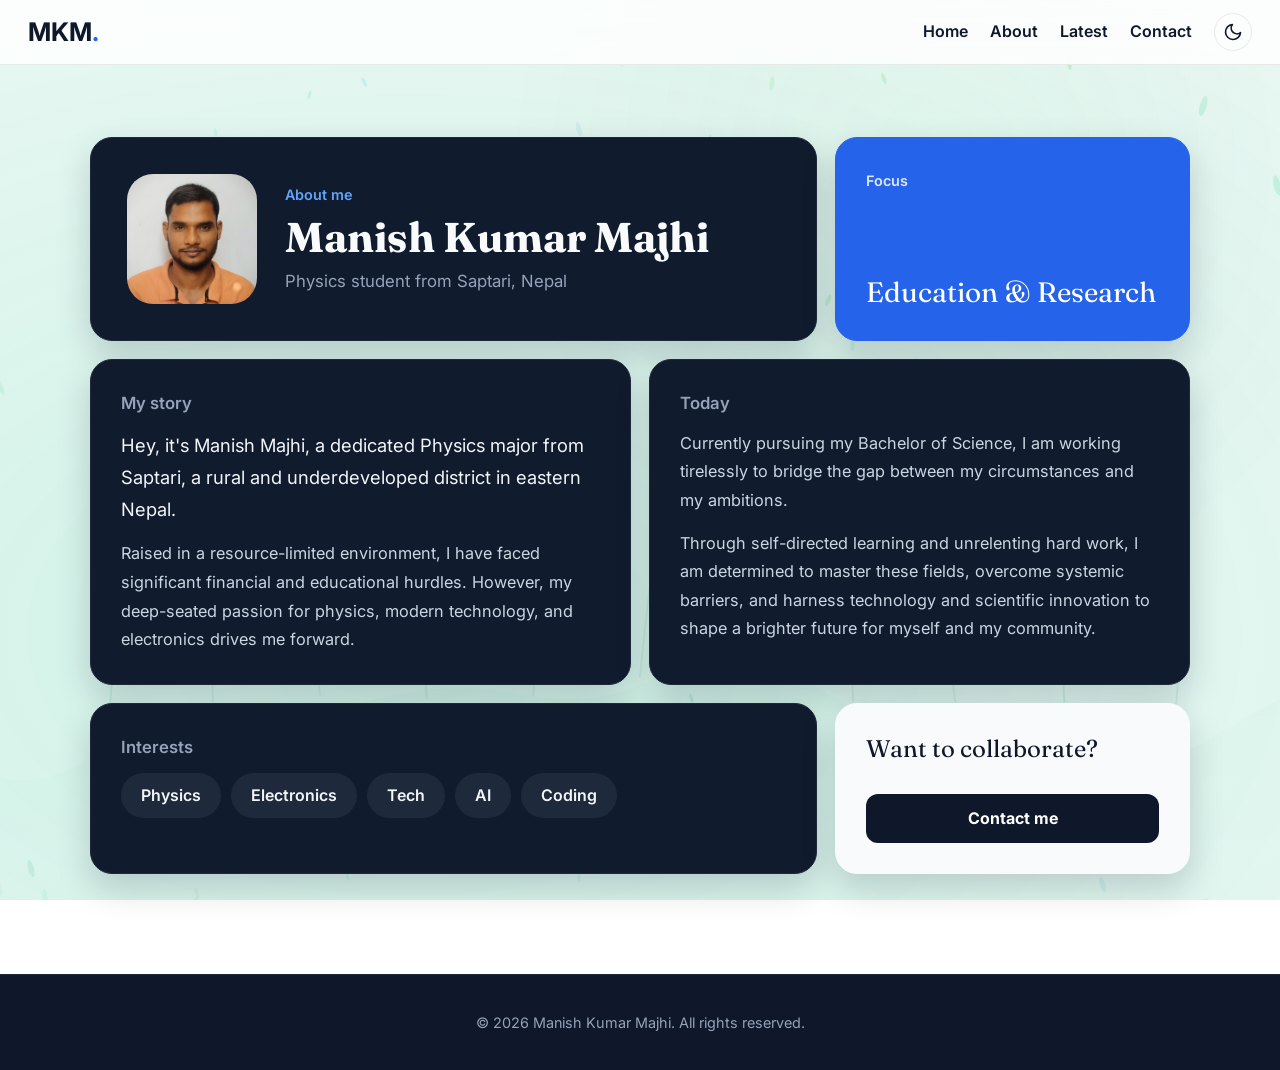
==== about.html @ 9c4bc998 "jj" ====
<!DOCTYPE html>
<html lang="en">
<head>
    <meta charset="UTF-8">
    <meta name="viewport" content="width=device-width, initial-scale=1.0">
    <title>About Manish Kumar Majhi | Physics Student, Nepal</title>
    <meta name="description" content="Manish Kumar Majhi is a physics student from Saptari, Nepal, passionate about physics, electronics, AI and technology.">
    <link rel="canonical" href="https://www.manishkumarmajhi.com.np/about.html">
    <link rel="icon" type="image/png" href="favicon.png">
    <script>(function () { var t = localStorage.getItem('theme'); if (t) document.documentElement.setAttribute('data-theme', t); })();</script>
    <link href="https://fonts.googleapis.com/css2?family=Inter:wght@300;400;600;700&display=swap" rel="stylesheet">
    <link href="https://fonts.googleapis.com/css2?family=Fraunces:wght@600&display=swap" rel="stylesheet">
    <link rel="stylesheet" href="https://cdnjs.cloudflare.com/ajax/libs/font-awesome/6.4.0/css/all.min.css">
    <link rel="stylesheet" href="style.css">
</head>
<body>
    <canvas id="bg-canvas" aria-hidden="true"></canvas>

    <header class="navbar">
        <div class="container">
            <a href="index.html" class="logo">MKM<span>.</span></a>
            <nav aria-label="Main">
                <ul class="nav-links">
                    <li><a href="index.html">Home</a></li>
                    <li><a href="about.html" aria-current="page">About</a></li>
                    <li><a href="index.html#latest">Latest</a></li>
                    <li><a href="index.html?open=contact">Contact</a></li>
                    <li>
                        <button id="theme-toggle" class="theme-btn" aria-label="Toggle theme">
                            <svg class="sun-icon" xmlns="http://www.w3.org/2000/svg" width="20" height="20" viewBox="0 0 24 24" fill="none" stroke="currentColor" stroke-width="2" stroke-linecap="round" stroke-linejoin="round"><circle cx="12" cy="12" r="5"/><line x1="12" y1="1" x2="12" y2="3"/><line x1="12" y1="21" x2="12" y2="23"/><line x1="4.22" y1="4.22" x2="5.64" y2="5.64"/><line x1="18.36" y1="18.36" x2="19.78" y2="19.78"/><line x1="1" y1="12" x2="3" y2="12"/><line x1="21" y1="12" x2="23" y2="12"/><line x1="4.22" y1="19.78" x2="5.64" y2="18.36"/><line x1="18.36" y1="5.64" x2="19.78" y2="4.22"/></svg>
                            <svg class="moon-icon" xmlns="http://www.w3.org/2000/svg" width="20" height="20" viewBox="0 0 24 24" fill="none" stroke="currentColor" stroke-width="2" stroke-linecap="round" stroke-linejoin="round"><path d="M21 12.79A9 9 0 1 1 11.21 3 7 7 0 0 0 21 12.79z"/></svg>
                        </button>
                    </li>
                </ul>
            </nav>
        </div>
    </header>

    <main class="section">
        <div class="container ab-wrap">
            <div class="ab-grid">

                <section class="ab-tile ab-intro">
                    <img class="ab-photo" src="profile.jpg" alt="Manish Kumar Majhi"
                         onerror="this.style.display='none';this.nextElementSibling.style.display='flex'">
                    <div class="ab-photo ab-initials" style="display:none">MKM</div>
                    <div>
                        <p class="ab-label">About me</p>
                        <h1>Manish Kumar Majhi</h1>
                        <p class="ab-sub">Physics student from Saptari, Nepal</p>
                    </div>
                </section>

                <section class="ab-tile ab-accent">
                    <p class="ab-label">Focus</p>
                    <p class="ab-big">Education &amp; Research</p>
                </section>

                <section class="ab-tile ab-half">
                    <h2>My story</h2>
                    <p class="ab-lead">Hey, it's Manish Majhi, a dedicated Physics major from Saptari, a rural and underdeveloped district in eastern Nepal.</p>
                    <p>Raised in a resource-limited environment, I have faced significant financial and educational hurdles. However, my deep-seated passion for physics, modern technology, and electronics drives me forward.</p>
                </section>

                <section class="ab-tile ab-half">
                    <h2>Today</h2>
                    <p>Currently pursuing my Bachelor of Science, I am working tirelessly to bridge the gap between my circumstances and my ambitions.</p>
                    <p>Through self-directed learning and unrelenting hard work, I am determined to master these fields, overcome systemic barriers, and harness technology and scientific innovation to shape a brighter future for myself and my community.</p>
                </section>

                <section class="ab-tile ab-wide">
                    <h2>Interests</h2>
                    <div class="ab-chips"><span>Physics</span><span>Electronics</span><span>Tech</span><span>AI</span><span>Coding</span></div>
                </section>

                <section class="ab-tile ab-cta">
                    <p class="ab-cta-text">Want to collaborate?</p>
                    <a class="ab-btn" href="index.html?open=contact">Contact me</a>
                </section>

            </div>
        </div>
    </main>

    <footer class="footer">
        <div class="container"><p>&copy; 2026 Manish Kumar Majhi. All rights reserved.</p></div>
    </footer>

    <script>
        document.getElementById('theme-toggle').addEventListener('click', function () {
            var root = document.documentElement;
            var next = root.getAttribute('data-theme') === 'dark' ? 'light' : 'dark';
            root.setAttribute('data-theme', next);
            localStorage.setItem('theme', next);
        });
    </script>
    <script src="background.js" defer></script>
</body>
</html>
---- style.css ----
/* ==========================================================================
   1. TOKENS & BASE
   ========================================================================== */
*, *::before, *::after { margin: 0; padding: 0; box-sizing: border-box; }

:root {
    --primary: #2563eb;
    --heading: #0f172a;
    --text: #334155;
    --muted: #64748b;
    --page-bg: #ffffff;
    --glass-bg: rgba(255, 255, 255, 0.85);
    --nav-bg: rgba(255, 255, 255, 0.82);
    --border: rgba(0, 0, 0, 0.08);
    --input-bg: #ffffff;
    --shadow: 0 15px 45px rgba(15, 23, 42, 0.08);
    --tag-bg: #dbeafe;
    --tag-text: #2563eb;
    --space-section: 72px;
    --ease: all 0.3s ease;
}

[data-theme="dark"] {
    --heading: #ffffff;
    --text: #cbd5e1;
    --muted: #94a3b8;
    --page-bg: #0f172a;
    --glass-bg: rgba(30, 41, 59, 0.88);
    --nav-bg: rgba(15, 23, 42, 0.82);
    --border: rgba(255, 255, 255, 0.1);
    --input-bg: #1e293b;
    --shadow: 0 15px 45px rgba(0, 0, 0, 0.35);
    --tag-bg: rgba(37, 99, 235, 0.25);
    --tag-text: #93c5fd;
}

html { scroll-behavior: smooth; scroll-padding-top: 80px; }

body {
    font-family: 'Inter', system-ui, sans-serif;
    color: var(--text);
    background: var(--page-bg);
    line-height: 1.6;
    overflow-x: hidden;
    transition: background-color 0.3s ease, color 0.3s ease;
}

.container { width: 90%; max-width: 1100px; margin: 0 auto; }

a:focus-visible, button:focus-visible { outline: 3px solid var(--primary); outline-offset: 3px; }

/* ==========================================================================
   2. BACKGROUND LAYERS (aurora gradient + animated canvas)
   ========================================================================== */
body::after {
    content: "";
    position: fixed;
    inset: 0;
    z-index: -3;
    pointer-events: none;
    background-image:
        radial-gradient(ellipse 80% 70% at 10% 22%, rgba(16,185,129,.20), transparent 70%),
        radial-gradient(ellipse 75% 85% at 88% 10%, rgba(37,99,235,.22), transparent 65%),
        radial-gradient(ellipse 90% 60% at 50% 85%, rgba(99,102,241,.18), transparent 65%),
        radial-gradient(ellipse 65% 70% at 82% 75%, rgba(20,184,166,.15), transparent 65%);
    background-size: 320% 320%;
    animation: auroraDrift 50s ease-in-out infinite;
}
[data-theme="dark"] body::after { filter: brightness(1.3); }

#bg-canvas {
    position: fixed;      /* was unstyled: it sat at the page bottom and added blank space */
    inset: 0;
    width: 100%;
    height: 100%;
    z-index: -2;
    pointer-events: none;
}

@keyframes auroraDrift {
    0%, 100% { background-position: 0% 0%; }
    25% { background-position: 55% 90%; }
    50% { background-position: 90% 40%; }
    75% { background-position: 35% 15%; }
}

/* ==========================================================================
   3. NAVBAR (sticky, in normal flow so it never covers the slider)
   ========================================================================== */
.navbar {
    position: sticky;
    top: 0;
    z-index: 100;
    background: var(--nav-bg);
    backdrop-filter: blur(12px);
    -webkit-backdrop-filter: blur(12px);
    border-bottom: 1px solid var(--border);
}
.navbar .container { display: flex; justify-content: space-between; align-items: center; height: 64px; width: 100%; max-width: none; padding: 0 28px; }  /* logo far left, menu far right */

.logo { font-size: 1.6rem; font-weight: 700; color: var(--heading); text-decoration: none; }
.logo span { color: var(--primary); }

.nav-links { display: flex; list-style: none; gap: 22px; align-items: center; }
.nav-links a { color: var(--heading); font-weight: 600; text-decoration: none; transition: var(--ease); }
.nav-links a:hover { color: var(--primary); }

.theme-btn {
    display: flex; align-items: center; justify-content: center;
    padding: 8px; border-radius: 50%; cursor: pointer;
    background: transparent; color: var(--heading);
    border: 1px solid var(--border); transition: var(--ease);
}
.theme-btn:hover { background: rgba(127, 127, 127, 0.15); }
.sun-icon { display: none; }
[data-theme="dark"] .sun-icon { display: block; }
[data-theme="dark"] .moon-icon { display: none; }

/* ==========================================================================
   4. IMAGE SLIDER (cross-fade, shows the full image, nothing on top of it)
   ========================================================================== */
.hero {
    position: relative;
    width: 100%;
    aspect-ratio: 2.4 / 1;
    max-height: 72vh;
    overflow: hidden;
    background: #0f172a;
}
.slide {
    position: absolute; inset: 0;
    width: 100%; height: 100%;
    object-fit: cover;
    object-position: center 30%;
    opacity: 0;
    animation: fade 36s infinite;
    animation-delay: calc(var(--i) * 6s);   /* 6 slides x 6s */
}
.slide:first-child { opacity: 1; object-fit: contain; }  /* banner image: show whole, no cropping */
@keyframes fade {
    0%      { opacity: 0; }
    3%      { opacity: 1; }
    16.67%  { opacity: 1; }
    20%     { opacity: 0; }
    100%    { opacity: 0; }
}

/* ==========================================================================
   5. SECTIONS & GLASS CARDS
   ========================================================================== */
.section { padding: var(--space-section) 0 0; }
.section.intro { padding-top: 36px; }
.section:last-of-type { padding-bottom: 20px; }

.section-title { font-size: 2.1rem; color: var(--heading); text-align: center; margin-bottom: 12px; }
.section-sub { text-align: center; color: var(--muted); max-width: 560px; margin: 0 auto 32px; }
.section-title + .card-grid { margin-top: 32px; }

.glass {
    background: var(--glass-bg);
    backdrop-filter: blur(16px);
    -webkit-backdrop-filter: blur(16px);
    border: 1.5px solid var(--border);
    box-shadow: var(--shadow);
    border-radius: 16px;
}

/* Greeting / about card */
.intro-card { padding: 0; }  /* plain text on the page background, no box */
.intro-card h1 { font-size: 2.8rem; line-height: 1.2; color: var(--heading); margin-bottom: 16px; }
.highlight { color: var(--primary); }
.intro-card p { font-size: 1.15rem; margin-bottom: 6px; }
.facts { display: grid; grid-template-columns: repeat(auto-fit, minmax(220px, 1fr)); gap: 16px 28px; margin-top: 18px; }
.facts dt { color: var(--primary); font-weight: 700; font-size: 1.15rem; }
.facts dd { margin: 0; }
.hero-buttons { display: flex; flex-wrap: wrap; gap: 14px; margin-top: 28px; }

/* Blog cards */
.card-grid { display: grid; grid-template-columns: repeat(auto-fit, minmax(280px, 1fr)); gap: 28px; }
.card { padding: 30px; transition: var(--ease); }
.card:hover { transform: translateY(-6px); box-shadow: 0 20px 60px rgba(37, 99, 235, 0.18); }
.card h3 { font-size: 1.3rem; color: var(--heading); margin-bottom: 10px; }
.card p { color: var(--muted); margin-bottom: 18px; }

.tag {
    display: inline-block; margin-bottom: 14px; padding: 4px 12px;
    border-radius: 50px; font-size: 0.75rem; font-weight: 700;
    text-transform: uppercase; background: var(--tag-bg); color: var(--tag-text);
}
.read-more { color: var(--primary); font-weight: 600; text-decoration: none; }
.read-more:hover { text-decoration: underline; }

/* About full-page view (shares its background and cards with the Latest page) */
.about-hero { text-align: center; margin-bottom: 28px; }
.about-photo {
    display: block; width: 220px; height: 220px; margin: 0 auto 18px;
    border-radius: 50%; object-fit: cover; object-position: center top;
    border: 4px solid #60a5fa; box-shadow: 0 10px 40px rgba(37, 99, 235, 0.45);
}
.about-initials { align-items: center; justify-content: center; font-size: 3.2rem; font-weight: 700; color: #fff; background: linear-gradient(135deg, var(--primary), #6366f1); }
.about-hero h2 { color: #fff; font-size: 2.4rem; line-height: 1.2; margin: 14px 0 6px; }
.about-role { color: #cbd5e1; font-size: 1.05rem; }
.about-story { margin-bottom: 28px; padding: 28px 30px; }
.about-story p { font-size: 1.05rem; line-height: 1.8; margin-bottom: 14px; }
.about-story p:last-child { margin-bottom: 0; }
.about-story .about-lead { font-size: 1.25rem; font-weight: 600; color: #fff; }
.chips { display: flex; flex-wrap: wrap; gap: 8px; }
.chips span { padding: 5px 14px; border-radius: 50px; font-size: .9rem; font-weight: 600; background: rgba(96,165,250,.2); color: #bfdbfe; border: 1px solid rgba(147,197,253,.3); }

/* Contact full-page view */
.contact-page {
    width: 100vw; height: 100vh; height: 100dvh; max-width: none; max-height: none;
    margin: 0; padding: 0; border: 0; overflow-y: auto;
    background: var(--page-bg); color: var(--text);
}
.contact-page[open] { display: block; animation: popIn 0.25s ease; }
.contact-map { display: block; width: 100%; height: 55vh; min-height: 300px; border: 0; background: #e2e8f0; }
.contact-close {
    position: fixed; top: 16px; right: 20px; z-index: 5; width: 44px; height: 44px; border-radius: 50%;
    border: 1px solid var(--border); background: var(--page-bg); color: var(--heading);
    font-size: 1.7rem; line-height: 1; cursor: pointer; box-shadow: var(--shadow); transition: var(--ease);
}
.contact-close:hover { background: var(--primary); color: #fff; }
.contact-details { width: 90%; max-width: 700px; margin: 0 auto; padding: 36px 0 48px; }
.contact-details h2 { font-size: 2rem; color: var(--heading); margin-bottom: 20px; }
.contact-list { list-style: none; display: grid; gap: 18px; margin-bottom: 28px; }
.contact-list li { display: flex; align-items: center; gap: 16px; }
.contact-list .ci {
    flex: none; display: flex; align-items: center; justify-content: center; width: 48px; height: 48px;
    border-radius: 50%; background: var(--tag-bg); color: var(--tag-text); font-size: 1.15rem;
}
.contact-list strong { display: block; color: var(--heading); }
.contact-list a { color: var(--primary); text-decoration: none; font-weight: 600; word-break: break-all; }
.contact-list a:hover { text-decoration: underline; }

/* Latest full-page view */
.latest-page, .about-page {
    width: 100vw; height: 100vh; height: 100dvh; max-width: none; max-height: none;
    margin: 0; padding: 0; border: 0; overflow-y: auto; color: #e2e8f0;
    background:
        radial-gradient(ellipse 60% 50% at 15% 10%, rgba(37,99,235,.55), transparent 70%),
        radial-gradient(ellipse 55% 60% at 90% 20%, rgba(20,184,166,.40), transparent 70%),
        radial-gradient(ellipse 70% 60% at 60% 95%, rgba(99,102,241,.45), transparent 70%),
        linear-gradient(135deg, #070b17, #0c1a33 55%, #0a2236);
    background-size: 180% 180%, 180% 180%, 180% 180%, 100% 100%;
    animation: auroraDrift 40s ease-in-out infinite;
}
.latest-page[open], .about-page[open] { display: block; }
.latest-close, .about-close {
    position: fixed; top: 16px; right: 20px; z-index: 5; width: 44px; height: 44px; border-radius: 50%;
    border: 1px solid rgba(255,255,255,.25); background: rgba(15,23,42,.6); color: #fff;
    font-size: 1.7rem; line-height: 1; cursor: pointer; backdrop-filter: blur(8px); transition: var(--ease);
}
.latest-close:hover, .about-close:hover { background: var(--primary); }
.latest-wrap { width: 90%; max-width: 960px; margin: 0 auto; padding: 56px 0 64px; }
.latest-head { text-align: center; margin-bottom: 32px; }
.latest-pill { display: inline-block; padding: 4px 14px; border-radius: 50px; font-size: .8rem; font-weight: 700; letter-spacing: .08em; text-transform: uppercase; background: rgba(96,165,250,.2); color: #93c5fd; border: 1px solid rgba(147,197,253,.35); }
.latest-head h2 { color: #fff; font-size: 2.6rem; line-height: 1.2; margin: 14px 0 8px; }
.latest-head p { color: #cbd5e1; font-size: 1.1rem; }
.latest-head small { display: block; margin-top: 10px; color: #94a3b8; }
.latest-wrap h3 { color: #fff; font-size: 1.25rem; margin: 0 0 14px; }
.latest-wrap section { margin-bottom: 36px; }
.latest-cols { display: grid; grid-template-columns: 1fr 1fr; gap: 28px; }
.l-card, .l-announce {
    background: rgba(255,255,255,.07); border: 1px solid rgba(255,255,255,.14); border-radius: 16px;
    backdrop-filter: blur(14px); -webkit-backdrop-filter: blur(14px); padding: 20px;
}
.l-announce { display: flex; flex-wrap: wrap; align-items: center; justify-content: space-between; gap: 14px; margin-bottom: 32px; border-color: rgba(96,165,250,.5); background: rgba(37,99,235,.2); font-weight: 600; }
.l-stack { display: grid; gap: 16px; }
.l-card h4 { color: #fff; font-size: 1.1rem; margin-bottom: 6px; }
.l-card p { color: #cbd5e1; white-space: pre-line; }
.l-date { display: block; font-size: .8rem; font-weight: 700; letter-spacing: .05em; text-transform: uppercase; color: #93c5fd; margin-bottom: 6px; }
.l-bar { height: 8px; margin-top: 14px; border-radius: 8px; background: rgba(255,255,255,.15); overflow: hidden; }
.l-bar span { display: block; height: 100%; border-radius: 8px; background: linear-gradient(90deg, #3b82f6, #14b8a6); }
.l-timeline { list-style: none; display: grid; gap: 16px; border-left: 2px solid rgba(147,197,253,.4); padding-left: 18px; }
.l-timeline li { position: relative; }
.l-timeline li::before { content: ""; position: absolute; left: -25px; top: 22px; width: 12px; height: 12px; border-radius: 50%; background: #3b82f6; box-shadow: 0 0 0 4px rgba(59,130,246,.3); }
.l-img { display: block; width: 100%; max-height: 420px; object-fit: cover; border-radius: 12px; margin-top: 14px; }
.l-video { position: relative; aspect-ratio: 16 / 9; margin-top: 14px; border-radius: 12px; overflow: hidden; background: #000; }
.l-video iframe { position: absolute; inset: 0; width: 100%; height: 100%; border: 0; }
.l-link { display: inline-block; margin-top: 14px; padding: 8px 18px; border-radius: 8px; background: var(--primary); color: #fff; font-weight: 600; text-decoration: none; }
.l-link:hover { background: #1d4ed8; }
.l-announce .l-link { margin-top: 0; }

/* YouTube videos (medium card above Let's Connect) */
#videos { padding-top: 48px; }
.video-card { max-width: 820px; margin: 0 auto; padding: 16px; }
.video-frame { aspect-ratio: 16 / 9; border-radius: 12px; overflow: hidden; background: #000; }
.video-frame iframe { width: 100%; height: 100%; border: 0; display: block; }
.video-meta { display: flex; align-items: center; justify-content: space-between; gap: 16px; margin: 14px 4px 0; }
.video-meta h3 { font-size: 1.1rem; color: var(--heading); }
.video-meta h3:empty { display: none; }
.video-meta a { margin-left: auto; flex: none; color: var(--primary); font-weight: 600; font-size: .95rem; text-decoration: none; }
.video-meta a:hover { text-decoration: underline; }
.video-list { display: flex; gap: 10px; margin-top: 14px; padding-bottom: 4px; overflow-x: auto; }
.video-list:empty { display: none; }
.video-thumb { flex: none; width: 140px; padding: 0; border: 2px solid transparent; border-radius: 8px; overflow: hidden; background: #000; cursor: pointer; opacity: .7; transition: var(--ease); }
.video-thumb img { display: block; width: 100%; aspect-ratio: 16 / 9; object-fit: cover; }
.video-thumb:hover, .video-thumb.active { opacity: 1; border-color: var(--primary); }

/* Article pages */
.article-page { padding-top: 40px; padding-bottom: 20px; }
.article-page .container { max-width: 820px; }
.article { padding: 40px; }
.article-title { font-size: 2.3rem; line-height: 1.25; color: var(--heading); margin-bottom: 8px; }
.article-date { color: var(--muted); font-size: .95rem; margin-bottom: 24px; }
.article-body > * { margin-bottom: 22px; }
.article-body > *:last-child { margin-bottom: 0; }
.article-body h2 { font-size: 1.5rem; color: var(--heading); margin-top: 12px; }
.article-body p { font-size: 1.08rem; line-height: 1.8; margin-bottom: 14px; }
.article-body p:last-child { margin-bottom: 0; }
.article-body ul { padding-left: 22px; font-size: 1.05rem; line-height: 1.8; }
.article-body figure img { display: block; width: 100%; border-radius: 12px; box-shadow: var(--shadow); }
.article-body figcaption { text-align: center; color: var(--muted); font-size: .9rem; margin-top: 8px; }
.article-body .video-frame, .drive-embed { aspect-ratio: 16 / 9; border-radius: 12px; overflow: hidden; background: #000; box-shadow: var(--shadow); }
.drive-embed { margin-bottom: 12px; }
.drive-embed iframe { width: 100%; height: 100%; border: 0; display: block; }
.a-link { display: flex; flex-wrap: wrap; align-items: center; gap: 12px; }
.a-link span { color: var(--muted); }
.drive-card { display: flex; align-items: center; gap: 14px; padding: 14px 18px; border-radius: 12px; border: 1.5px solid var(--border); background: var(--input-bg); color: var(--heading); font-weight: 600; text-decoration: none; transition: var(--ease); }
.drive-card:hover { border-color: var(--primary); transform: translateY(-2px); }
.drive-card i { font-size: 1.6rem; color: #1fa463; }
.drive-card span { flex: 1; }
.drive-card em { font-style: normal; color: var(--primary); font-size: .9rem; }
.article-back { text-align: center; margin-top: 24px; }
.article-back a { color: var(--primary); font-weight: 600; text-decoration: none; }
.article-back a:hover { text-decoration: underline; }
@media (max-width: 800px) { .article { padding: 24px; } .article-title { font-size: 1.7rem; } }

/* ==========================================================================
   6. BUTTONS
   ========================================================================== */
.btn {
    display: inline-block; padding: 12px 28px; border: none; border-radius: 8px;
    font: 600 1rem 'Inter', sans-serif; text-decoration: none; cursor: pointer; transition: var(--ease);
}
.btn-primary { background: var(--primary); color: #fff; box-shadow: 0 4px 15px rgba(37, 99, 235, 0.3); }
.btn-primary:hover { background: #1d4ed8; transform: translateY(-2px); }
.btn-secondary { background: rgba(127, 127, 127, 0.12); color: var(--heading); border: 1.5px solid var(--border); }
.btn-secondary:hover { background: rgba(127, 127, 127, 0.22); transform: translateY(-2px); }

/* ==========================================================================
   7. CONTACT FORM
   ========================================================================== */
.form-container { max-width: 650px; }
.modern-form { padding: 0; }  /* plain fields on the page background, no box */
.form-group { display: flex; flex-direction: column; margin-bottom: 20px; }
.form-group label { font-weight: 600; font-size: 0.95rem; color: var(--heading); margin-bottom: 8px; }
.form-group input, .form-group textarea {
    padding: 12px 16px; border-radius: 8px; border: 1.5px solid var(--border);
    background: var(--input-bg); color: var(--text); font: inherit; transition: var(--ease);
}
.form-group input:focus, .form-group textarea:focus {
    outline: none; border-color: var(--primary); box-shadow: 0 0 0 3px rgba(37, 99, 235, 0.2);
}
.form-btn { width: 100%; margin-top: 6px; }
.form-status { margin-top: 14px; text-align: center; font-weight: 500; }
.form-status.success { color: #10b981; }
.form-status.error { color: #ef4444; }

/* ==========================================================================
   8. FOOTER
   ========================================================================== */
.footer { margin-top: 24px; background: #0f172a; color: #94a3b8; text-align: center; padding: 36px 0; font-size: 0.9rem; border-top: 1px solid #1e293b; }
.footer .container { display: flex; flex-direction: column; align-items: center; gap: 18px; }
.footer-socials { display: flex; gap: 18px; }
.social-icon {
    display: flex; align-items: center; justify-content: center; width: 42px; height: 42px;
    border-radius: 50%; color: #cbd5e1; font-size: 1.2rem; text-decoration: none;
    background: rgba(255, 255, 255, 0.08); border: 1px solid rgba(255, 255, 255, 0.1); transition: var(--ease);
}
.social-icon:hover { color: #fff; transform: translateY(-4px); }
.social-icon[href*="youtube"]:hover  { background: #ff0000; border-color: #ff0000; }
.social-icon[href*="github"]:hover   { background: #ffffff; border-color: #ffffff; color: #181717; }
.social-icon[href*="facebook"]:hover { background: #1877f2; border-color: #1877f2; }
.social-icon[href*="linkedin"]:hover { background: #0a66c2; border-color: #0a66c2; }

/* ==========================================================================
   9. RESPONSIVE & MOTION
   ========================================================================== */
@media (max-width: 800px) {
    :root { --space-section: 48px; }
    .intro-card { padding: 28px; }
    .intro-card h1 { font-size: 2rem; }
    .hero { aspect-ratio: 16 / 9; }
    .section-title { font-size: 1.7rem; }
    .latest-cols { grid-template-columns: 1fr; }
    .latest-head h2, .about-hero h2 { font-size: 2rem; }
}
@media (max-width: 480px) {
    .navbar .container { padding: 0 16px; }
    .nav-links { gap: 14px; }
    .modern-form { padding: 24px; }
}
@media (prefers-reduced-motion: reduce) {
    body::after, .slide, .latest-page, .about-page { animation: none; }
    html { scroll-behavior: auto; }
}
/* Keep footer pinned to the bottom on short pages */
html {
    height: 100%;
}

body {
    min-height: 100vh;
    min-height: 100dvh;   /* better on mobile browsers */
    display: flex;
    flex-direction: column;
}

main {
    flex: 1 0 auto;       /* main grows to fill the empty space */
}

.footer {
    flex-shrink: 0;
}
/* ===== List of articles inside one page ===== */
.part-list {
    display: flex;
    flex-direction: column;
    gap: 0.6rem;
    margin: 1.5rem 0;
}

.part-btn {
    display: flex;
    flex-direction: column;
    gap: 0.2rem;
    width: 100%;
    text-align: left;
    padding: 0.9rem 1.1rem;
    font: inherit;
    color: inherit;
    background: rgba(128, 128, 128, 0.08);
    border: 1px solid rgba(128, 128, 128, 0.3);
    border-radius: 12px;
    cursor: pointer;
    transition: border-color 0.2s, background 0.2s;
}

.part-btn:hover {
    border-color: #2563eb;
}

.part-btn.active {
    border-color: #2563eb;
    background: rgba(37, 99, 235, 0.12);
}

.part-btn-title {
    font-weight: 600;
}

.part-btn small {
    opacity: 0.65;
}

.part-content {
    margin-top: 1.5rem;
    padding-top: 1.5rem;
    border-top: 1px solid rgba(128, 128, 128, 0.3);
    scroll-margin-top: 90px;   /* keeps the title below the fixed navbar */
}

.part-title {
    margin: 0 0 0.4rem;
    font-size: 1.8rem;
}
/* ===== Hero slider controls + left-side caption ===== */
.hero-wrap { position: relative; }

/* stack all slides in the same spot; only the .active one is visible */
.hero { display: grid !important; }
.hero .slide {
    grid-area: 1 / 1;
    width: 100%;
    height: 100%;
    object-fit: cover;
    opacity: 0;
    animation: none !important;
    transform: none !important;
    transition: opacity 0.7s ease;
}
.hero .slide.active { opacity: 1; }

/* caption on the far left */
.hero-caption {
    position: absolute;
    left: 1.5rem;              /* change to 0 to touch the very edge */
    bottom: 4%;
    z-index: 5;
    max-width: min(80%, 520px);
    padding: 1rem 1.6rem;
    text-align: left;
    color: #fff;
        background: transparent;
    -webkit-backdrop-filter: none;
    backdrop-filter: none;
    border: none;
    padding: 0.5rem 0;
    text-shadow: 0 2px 6px rgba(0, 0, 0, 0.85), 0 0 18px rgba(0, 0, 0, 0.6);
    border-radius: 14px;
    pointer-events: none;
}
.hero-caption[hidden] { display: none; }
.hero-caption h2 { margin: 0; font-size: clamp(1.2rem, 3vw, 2rem); }
.hero-caption p  { margin: 0.35rem 0 0; font-size: clamp(0.9rem, 1.8vw, 1.15rem); opacity: 0.9; }
.hero-caption h2[hidden], .hero-caption p[hidden] { display: none; }

.hero-caption.pop { animation: captionPop 0.6s ease both; }
@keyframes captionPop {
    from { opacity: 0; transform: translateX(-40px); }
    to   { opacity: 1; transform: translateX(0); }
}

/* previous / next buttons */
.hero-nav {
    position: absolute;
    top: 50%;
    transform: translateY(-50%);
    z-index: 6;
    width: 46px;
    height: 46px;
    border: 1px solid rgba(255, 255, 255, 0.35);
    border-radius: 50%;
    background: rgba(10, 20, 40, 0.55);
    color: #fff;
    font-size: 1.1rem;
    cursor: pointer;
    -webkit-backdrop-filter: blur(6px);
    backdrop-filter: blur(6px);
    transition: background 0.2s;
}
.hero-nav:hover { background: rgba(37, 99, 235, 0.85); }
.hero-nav.prev { left: 0.8rem; }
.hero-nav.next { right: 0.8rem; }

@media (prefers-reduced-motion: reduce) {
    .hero .slide { transition: none; }
    .hero-caption.pop { animation: none; }
}
/* Fixed "Activities" label, always at the far right of the slider */
.hero-label {
    position: absolute;
    bottom: 1rem;
    right: 0;
    z-index: 5;
    padding: 0.5rem 1.8rem 0.6rem 2rem;
    color: #fff;
    font-family: 'Playfair Display', Georgia, 'Times New Roman', serif;
    font-style: italic;
    font-weight: 700;
    font-size: clamp(1.6rem, 4vw, 3rem);   /* bigger: raise these numbers for larger text */
    letter-spacing: 0.02em;
    line-height: 1.1;
    background: transparent;
    border-radius: 999px 0 0 999px;
    text-shadow: 0 2px 8px rgba(0, 0, 0, 0.5);
    pointer-events: none;
}
/* PDF shown inside an article */
.pdf-embed {
    width: 100%;
    height: 650px;
    margin: 1rem 0;
    border: 1px solid rgba(128, 128, 128, 0.3);
    border-radius: 12px;
    overflow: hidden;
}
.pdf-embed iframe { width: 100%; height: 100%; border: 0; }
@media (max-width: 700px) { .pdf-embed { height: 70vh; } }
/* ===== Captions: italic and stylish, with a line below matching the text length ===== */
.article-body figcaption,
.pdf-caption {
    display: table;                 /* shrinks the box to the width of the text */
    margin: 0.6rem auto 1.2rem;     /* auto left/right keeps it centered */
    padding: 0 0.2rem 0.45rem;
    max-width: 100%;
    text-align: center;
    font-family: 'Playfair Display', Georgia, 'Times New Roman', serif;
    font-style: italic;
    font-weight: 400;
    font-size: 1.05rem;
    letter-spacing: 0.02em;
    line-height: 1.5;
    opacity: 0.85;
    border-bottom: 2px solid #2563eb;   /* the line, as long as the caption */
}
@media (max-width: 700px) {
    .hero-label { top: 0.5rem; font-size: 1.2rem; padding: 0.3rem 1rem 0.4rem 1.2rem; }
    .hero-caption { right: 0.6rem; left: auto; bottom: 6%; max-width: 70%; }
    .hero-caption h2 { font-size: 1.05rem; }
    .hero-caption p  { font-size: 0.8rem; }
    .hero-nav { width: 36px; height: 36px; font-size: 0.9rem; }
    .hero-nav.prev { left: 0.4rem; }
    .hero-nav.next { right: 0.4rem; }
}
/* ===== About page: dark bento grid ===== */
.ab-wrap { max-width: 1100px; padding-bottom: 56px; }
.ab-grid {
    display: grid;
    grid-template-columns: repeat(6, 1fr);
    gap: 18px;
}
.ab-tile {
    background: #111b2e;
    border: 1px solid #1e293b;
    border-radius: 22px;
    padding: 30px;
    color: #cbd5e1;
    box-shadow: 0 14px 34px rgba(15, 23, 42, 0.18);
}
.ab-tile h2 { margin: 0 0 12px; font-size: 1.05rem; color: #94a3b8; font-weight: 600; }
.ab-tile p { margin: 0 0 14px; font-size: 1.02rem; line-height: 1.75; }
.ab-tile p:last-child { margin-bottom: 0; }
.ab-lead { font-size: 1.15rem !important; color: #f1f5f9; }

.ab-intro { grid-column: span 4; display: flex; gap: 28px; align-items: center; padding: 36px; }
.ab-photo { flex: none; width: 130px; height: 130px; border-radius: 26px; object-fit: cover; }
.ab-initials { align-items: center; justify-content: center; background: #2563eb; color: #fff; font-family: 'Fraunces', Georgia, serif; font-size: 2.4rem; font-weight: 600; }
.ab-intro h1 { margin: 0 0 6px; font-family: 'Fraunces', Georgia, serif; font-size: clamp(1.9rem, 4vw, 2.6rem); line-height: 1.1; color: #f8fafc; }
.ab-label { margin: 0 0 8px !important; font-size: 0.9rem !important; font-weight: 600; color: #60a5fa; }
.ab-sub { color: #94a3b8; font-size: 1.05rem !important; }

.ab-accent { grid-column: span 2; background: #2563eb; border-color: #2563eb; color: #fff; display: flex; flex-direction: column; justify-content: space-between; min-height: 170px; }
.ab-accent .ab-label { color: rgba(255, 255, 255, 0.85); }
.ab-big { font-family: 'Fraunces', Georgia, serif; font-size: 1.75rem !important; line-height: 1.2 !important; }

.ab-half { grid-column: span 3; }
.ab-wide { grid-column: span 4; }
.ab-chips { display: flex; flex-wrap: wrap; gap: 10px; }
.ab-chips span { padding: 10px 20px; border-radius: 999px; background: #1e293b; color: #f1f5f9; font-weight: 600; }

.ab-cta { grid-column: span 2; background: #f8fafc; border-color: #f8fafc; display: flex; flex-direction: column; justify-content: space-between; gap: 16px; }
.ab-cta-text { font-family: 'Fraunces', Georgia, serif; font-size: 1.5rem !important; line-height: 1.25 !important; color: #0f172a; }
.ab-btn { display: block; text-align: center; padding: 12px; border-radius: 12px; background: #0f172a; color: #fff; font-weight: 700; text-decoration: none; }
.ab-btn:hover { background: #2563eb; color: #fff; }
.ab-btn:focus-visible { outline: 3px solid #60a5fa; outline-offset: 2px; }

@media (max-width: 800px) {
    .ab-grid { grid-template-columns: 1fr; }
    .ab-intro, .ab-accent, .ab-half, .ab-wide, .ab-cta { grid-column: auto; }
    .ab-intro { flex-direction: column; text-align: center; padding: 28px; }
    .ab-accent { min-height: 0; gap: 10px; }
}
/* ===== Latest section on the home page ===== */
.latest-home .latest-updated { display: block; text-align: center; color: var(--muted); margin: -18px 0 28px; }
.latest-home h3 { color: var(--heading); font-size: 1.25rem; margin: 0 0 14px; }
.latest-home section { margin-bottom: 36px; }

.latest-home .l-card,
.latest-home .l-announce {
    background: var(--glass-bg);
    border: 1.5px solid var(--border);
    box-shadow: var(--shadow);
}
.latest-home .l-announce {
    background: rgba(37, 99, 235, 0.12);
    border-color: rgba(37, 99, 235, 0.4);
    color: var(--heading);
}
.latest-home .l-card h4 { color: var(--heading); }
.latest-home .l-card p { color: var(--text); }
.latest-home .l-date { color: var(--primary); }
.latest-home .l-bar { background: rgba(127, 127, 127, 0.25); }
.latest-home .l-timeline { border-left-color: rgba(37, 99, 235, 0.4); }
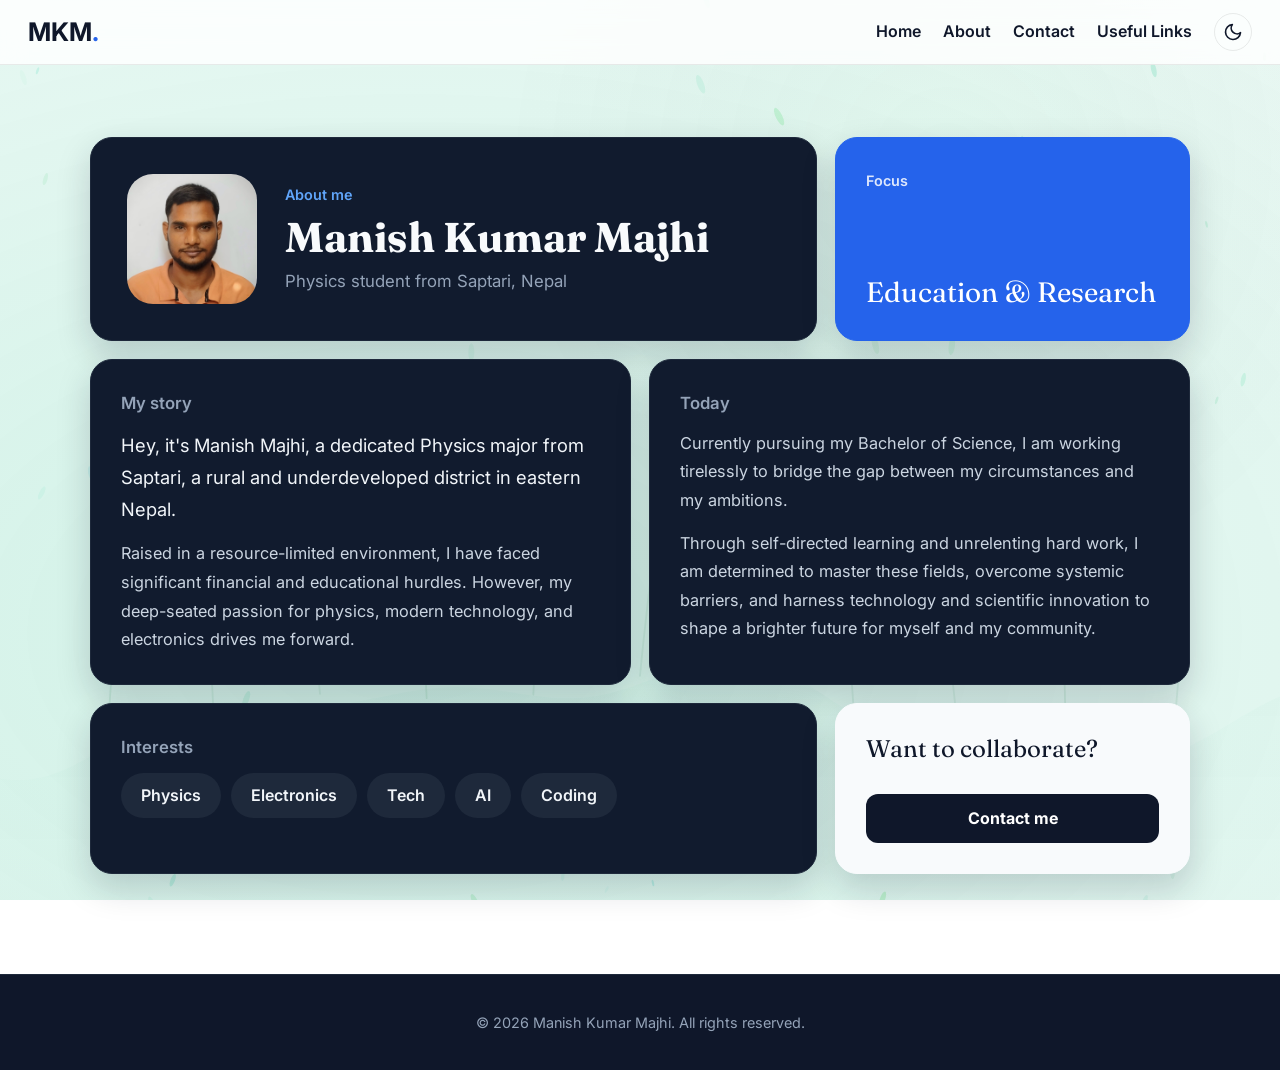
==== commit de845d88: "New" ====
--- a/about.html
+++ b/about.html
@@ -23,8 +23,8 @@
                 <ul class="nav-links">
                     <li><a href="index.html">Home</a></li>
                     <li><a href="about.html" aria-current="page">About</a></li>
-                    <li><a href="index.html#latest">Latest</a></li>
                     <li><a href="index.html?open=contact">Contact</a></li>
+                    <li><a href="links.html">Useful Links</a></li>
                     <li>
                         <button id="theme-toggle" class="theme-btn" aria-label="Toggle theme">
                             <svg class="sun-icon" xmlns="http://www.w3.org/2000/svg" width="20" height="20" viewBox="0 0 24 24" fill="none" stroke="currentColor" stroke-width="2" stroke-linecap="round" stroke-linejoin="round"><circle cx="12" cy="12" r="5"/><line x1="12" y1="1" x2="12" y2="3"/><line x1="12" y1="21" x2="12" y2="23"/><line x1="4.22" y1="4.22" x2="5.64" y2="5.64"/><line x1="18.36" y1="18.36" x2="19.78" y2="19.78"/><line x1="1" y1="12" x2="3" y2="12"/><line x1="21" y1="12" x2="23" y2="12"/><line x1="4.22" y1="19.78" x2="5.64" y2="18.36"/><line x1="18.36" y1="5.64" x2="19.78" y2="4.22"/></svg>
--- a/style.css
+++ b/style.css
@@ -664,4 +664,129 @@
 .latest-home .l-card p { color: var(--text); }
 .latest-home .l-date { color: var(--primary); }
 .latest-home .l-bar { background: rgba(127, 127, 127, 0.25); }
-.latest-home .l-timeline { border-left-color: rgba(37, 99, 235, 0.4); }+.latest-home .l-timeline { border-left-color: rgba(37, 99, 235, 0.4); }
+/* ===== Useful Links page ===== */
+.lk-wrap { max-width: 1000px; padding-bottom: 48px; }
+.lk-group { margin-top: 36px; }
+.lk-heading { font-size: 1.3rem; color: var(--heading); margin: 0 0 14px; padding-bottom: 8px; border-bottom: 2px solid var(--primary); display: inline-block; }
+.lk-grid { display: grid; grid-template-columns: repeat(auto-fill, minmax(280px, 1fr)); gap: 16px; }
+.lk-card {
+    display: flex; align-items: center; gap: 14px;
+    padding: 16px 18px; border-radius: 16px; text-decoration: none;
+    background: var(--glass-bg); border: 1.5px solid var(--border); box-shadow: var(--shadow);
+    color: var(--text); transition: transform .2s ease, border-color .2s ease;
+}
+.lk-card:hover { transform: translateY(-3px); border-color: var(--primary); }
+.lk-card:focus-visible { outline: 3px solid var(--primary); outline-offset: 2px; }
+.lk-icon { flex: none; width: 46px; height: 46px; display: grid; place-items: center; border-radius: 12px; background: var(--tag-bg); color: var(--tag-text); font-size: 1.2rem; }
+.lk-body { flex: 1; min-width: 0; display: flex; flex-direction: column; gap: 2px; }
+.lk-body strong { color: var(--heading); font-size: 1.02rem; }
+.lk-text { font-size: .92rem; line-height: 1.45; }
+.lk-host { font-style: normal; font-size: .8rem; color: var(--muted); overflow: hidden; text-overflow: ellipsis; white-space: nowrap; }
+.lk-go { flex: none; color: var(--muted); font-size: .85rem; }
+.lk-card:hover .lk-go { color: var(--primary); }
+.lk-empty { text-align: center; color: var(--muted); margin-top: 32px; }
+
+/* the longer "Useful Links" tab needs a little room on phones */
+@media (max-width: 700px) {
+    .nav-links { gap: 12px; }
+    .nav-links a { font-size: .9rem; }
+}
+/* ===== Projects I'm Working On (slider) ===== */
+#projects[hidden] { display: none; }
+#projects { padding-top: 48px; }
+.pj-track {
+    display: flex;
+    overflow-x: auto;
+    scroll-snap-type: x mandatory;
+    scrollbar-width: none;
+    -webkit-overflow-scrolling: touch;
+    padding: 6px 0 18px;
+}
+.pj-track::-webkit-scrollbar { display: none; }
+.pj-track:focus-visible { outline: 3px solid var(--primary); outline-offset: 4px; border-radius: 20px; }
+.pj-slide { flex: 0 0 100%; min-width: 0; scroll-snap-align: start; padding: 0 6px; box-sizing: border-box; }
+
+.pj-card {
+    display: grid;
+    grid-template-columns: minmax(0, 1.25fr) minmax(0, 0.75fr);
+    gap: 32px;
+    align-items: stretch;
+    padding: 22px;
+    height: 100%;
+    box-sizing: border-box;
+    border-radius: 24px;
+    border: 1.5px solid var(--border);
+    box-shadow: var(--shadow);
+}
+
+/* left: text */
+.pj-info { display: flex; flex-direction: column; align-items: flex-start; justify-content: center; gap: 14px; padding: 14px 6px 14px 14px; }
+.pj-status { display: inline-flex; align-items: center; gap: 8px; padding: 5px 14px; border-radius: 999px; font-size: .82rem; font-weight: 700; background: var(--tag-bg); color: var(--tag-text); }
+.pj-status::before { content: ""; width: 8px; height: 8px; border-radius: 50%; background: #22c55e; box-shadow: 0 0 0 3px rgba(34, 197, 94, .25); }
+.pj-title { margin: 0; font-size: clamp(1.5rem, 3.2vw, 2.1rem); line-height: 1.2; color: var(--heading); }
+.pj-text { margin: 0; font-size: 1.05rem; line-height: 1.75; color: var(--text); max-width: 56ch; }
+
+.pj-progress { width: 100%; max-width: 440px; }
+.pj-bar { height: 10px; border-radius: 10px; background: rgba(127, 127, 127, 0.25); overflow: hidden; }
+.pj-bar span { display: block; height: 100%; border-radius: 10px; background: linear-gradient(90deg, #3b82f6, #14b8a6); }
+.pj-progress small { display: block; margin-top: 6px; color: var(--muted); }
+
+.pj-tags { display: flex; flex-wrap: wrap; gap: 8px; }
+.pj-tags span { padding: 5px 14px; border-radius: 999px; font-size: .85rem; font-weight: 600; background: rgba(127, 127, 127, 0.12); color: var(--text); }
+.pj-link { margin-top: 6px; }
+
+/* right: visual panel */
+.pj-visual {
+    position: relative;
+    min-height: 280px;
+    border-radius: 18px;
+    overflow: hidden;
+    display: flex; align-items: center; justify-content: center;
+    color: #fff;
+    background:
+        radial-gradient(circle at 18% 12%, rgba(255, 255, 255, .22), transparent 42%),
+        radial-gradient(circle at 90% 95%, rgba(20, 184, 166, .55), transparent 50%),
+        linear-gradient(135deg, #1d4ed8, #4f46e5 60%, #0f766e);
+}
+.pj-visual.has-img { background: #0f172a; }
+.pj-img { position: absolute; inset: 0; width: 100%; height: 100%; object-fit: cover; }
+.pj-num {
+    position: absolute; top: 14px; left: 16px;
+    padding: 4px 12px; border-radius: 999px;
+    font-size: .8rem; font-weight: 700; letter-spacing: .08em;
+    background: rgba(15, 23, 42, .45); color: #fff;
+    -webkit-backdrop-filter: blur(6px); backdrop-filter: blur(6px);
+}
+.pj-ring {
+    --p: 0;
+    position: relative;
+    width: 170px; height: 170px; border-radius: 50%;
+    display: flex; flex-direction: column; align-items: center; justify-content: center;
+    background: conic-gradient(#fff calc(var(--p) * 1%), rgba(255, 255, 255, .25) 0);
+}
+.pj-ring::before { content: ""; position: absolute; inset: 14px; border-radius: 50%; background: rgba(15, 23, 42, .55); }
+.pj-ring strong, .pj-ring small { position: relative; }
+.pj-ring strong { font-size: 2.3rem; line-height: 1; }
+.pj-ring small { margin-top: 4px; font-size: .85rem; opacity: .85; }
+.pj-rocket { font-size: 4rem; opacity: .9; }
+
+/* controls */
+.pj-controls { display: flex; align-items: center; justify-content: center; gap: 18px; margin-top: 6px; }
+.pj-controls[hidden] { display: none; }
+.pj-nav { width: 44px; height: 44px; border-radius: 50%; border: 1.5px solid var(--border); background: var(--glass-bg); color: var(--heading); font-size: 1rem; cursor: pointer; transition: background .2s, color .2s; }
+.pj-nav:hover { background: var(--primary); color: #fff; border-color: var(--primary); }
+.pj-nav:focus-visible, .pj-dot:focus-visible { outline: 3px solid var(--primary); outline-offset: 2px; }
+.pj-dots { display: flex; gap: 10px; }
+.pj-dot { width: 12px; height: 12px; padding: 0; border-radius: 50%; border: 0; background: rgba(127, 127, 127, 0.4); cursor: pointer; transition: width .25s, background .25s; }
+.pj-dot.active { width: 30px; border-radius: 8px; background: var(--primary); }
+
+@media (max-width: 800px) {
+    .pj-card { grid-template-columns: minmax(0, 1fr); gap: 14px; padding: 16px; }
+    .pj-visual { order: -1; min-height: 190px; }
+    .pj-ring { width: 130px; height: 130px; }
+    .pj-ring::before { inset: 11px; }
+    .pj-ring strong { font-size: 1.8rem; }
+    .pj-info { padding: 8px 6px 10px; }
+}
+@media (prefers-reduced-motion: reduce) { .pj-track { scroll-behavior: auto; } }
